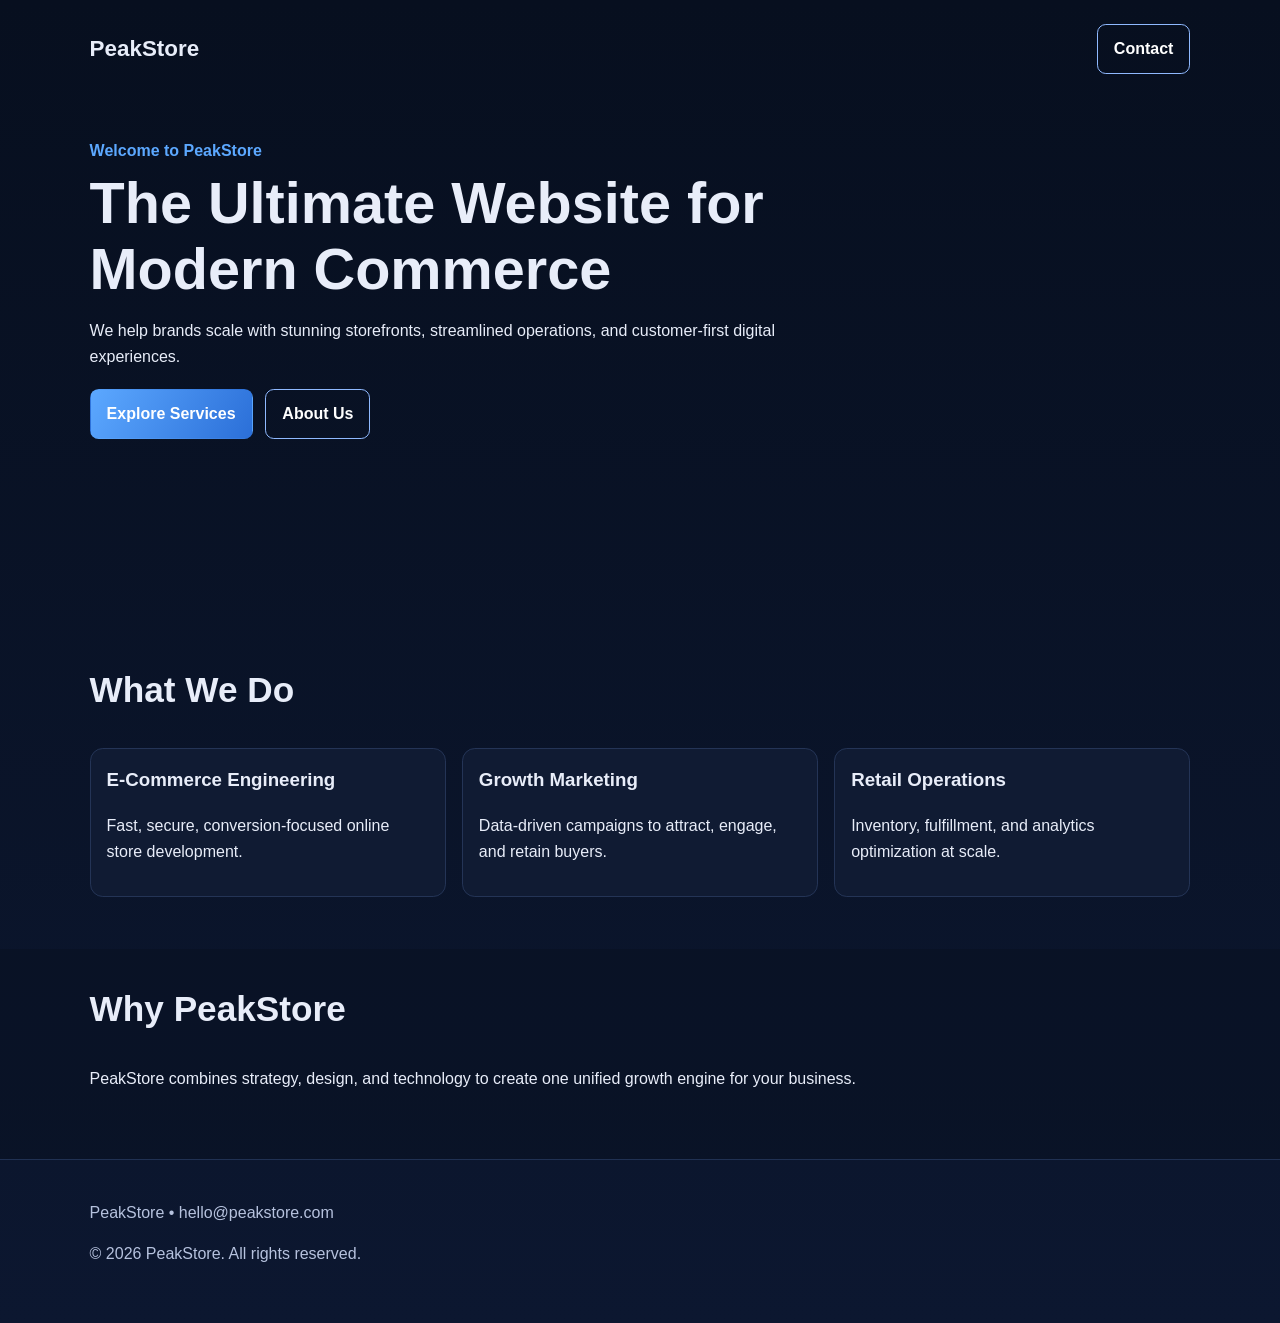
==== index.html @ da2f49b1 "feat: add polished PeakStore landing website Co-authored-by: Usama-k <87516836+Usama-k@users.noreply" ====
<!DOCTYPE html>
<html lang="en">
  <head>
    <meta charset="UTF-8" />
    <meta name="viewport" content="width=device-width, initial-scale=1.0" />
    <title>PeakStore | Ultimate Retail Solutions</title>
    <meta
      name="description"
      content="PeakStore builds modern retail experiences with smart commerce, logistics, and customer growth solutions."
    />
    <link rel="stylesheet" href="styles.css" />
  </head>
  <body>
    <header class="hero">
      <nav class="nav">
        <div class="logo">PeakStore</div>
        <a href="#contact" class="btn btn-outline">Contact</a>
      </nav>
      <div class="hero-content">
        <p class="kicker">Welcome to PeakStore</p>
        <h1>The Ultimate Website for Modern Commerce</h1>
        <p>
          We help brands scale with stunning storefronts, streamlined
          operations, and customer-first digital experiences.
        </p>
        <div class="hero-actions">
          <a href="#services" class="btn">Explore Services</a>
          <a href="#about" class="btn btn-outline">About Us</a>
        </div>
      </div>
    </header>

    <main>
      <section id="services" class="section">
        <h2>What We Do</h2>
        <div class="grid">
          <article class="card">
            <h3>E-Commerce Engineering</h3>
            <p>Fast, secure, conversion-focused online store development.</p>
          </article>
          <article class="card">
            <h3>Growth Marketing</h3>
            <p>Data-driven campaigns to attract, engage, and retain buyers.</p>
          </article>
          <article class="card">
            <h3>Retail Operations</h3>
            <p>Inventory, fulfillment, and analytics optimization at scale.</p>
          </article>
        </div>
      </section>

      <section id="about" class="section section-alt">
        <h2>Why PeakStore</h2>
        <p>
          PeakStore combines strategy, design, and technology to create one
          unified growth engine for your business.
        </p>
      </section>
    </main>

    <footer id="contact" class="footer">
      <p>PeakStore • hello@peakstore.com</p>
      <p>&copy; <span id="year"></span> PeakStore. All rights reserved.</p>
    </footer>

    <script>
      document.getElementById("year").textContent = new Date().getFullYear();
    </script>
  </body>
</html>
---- styles.css ----
:root {
  --bg: #070f1f;
  --text: #e8edf9;
  --muted: #b6c2de;
  --brand: #5ca8ff;
  --brand-dark: #2b6fd8;
  --card: #101b33;
}

* {
  box-sizing: border-box;
}

body {
  margin: 0;
  font-family: Inter, "Segoe UI", Roboto, sans-serif;
  color: var(--text);
  background: linear-gradient(180deg, #070f1f 0%, #0c1730 100%);
  line-height: 1.6;
}

.hero {
  min-height: 70vh;
  padding: 1.5rem 7vw 4rem;
}

.nav {
  display: flex;
  justify-content: space-between;
  align-items: center;
}

.logo {
  font-size: 1.4rem;
  font-weight: 700;
}

.hero-content {
  max-width: 760px;
  margin-top: 4rem;
}

.kicker {
  color: var(--brand);
  font-weight: 600;
  margin-bottom: 0.4rem;
}

h1 {
  font-size: clamp(2rem, 5vw, 3.6rem);
  line-height: 1.15;
  margin: 0 0 1rem;
}

h2 {
  font-size: clamp(1.6rem, 3vw, 2.2rem);
  margin-top: 0;
}

.hero-actions {
  display: flex;
  gap: 0.8rem;
  flex-wrap: wrap;
  margin-top: 1.2rem;
}

.btn {
  display: inline-block;
  text-decoration: none;
  padding: 0.7rem 1rem;
  border-radius: 0.55rem;
  color: #fff;
  background: linear-gradient(120deg, var(--brand), var(--brand-dark));
  font-weight: 600;
  border: 1px solid transparent;
}

.btn-outline {
  background: transparent;
  border-color: #8fb9ff;
}

.section {
  padding: 2rem 7vw 3.2rem;
}

.section-alt {
  background: rgba(8, 16, 33, 0.5);
}

.grid {
  display: grid;
  grid-template-columns: repeat(auto-fit, minmax(220px, 1fr));
  gap: 1rem;
}

.card {
  background: var(--card);
  border: 1px solid #243456;
  border-radius: 0.8rem;
  padding: 1rem;
}

.card h3 {
  margin-top: 0;
}

.footer {
  border-top: 1px solid #203153;
  padding: 1.5rem 7vw 2.5rem;
  color: var(--muted);
}
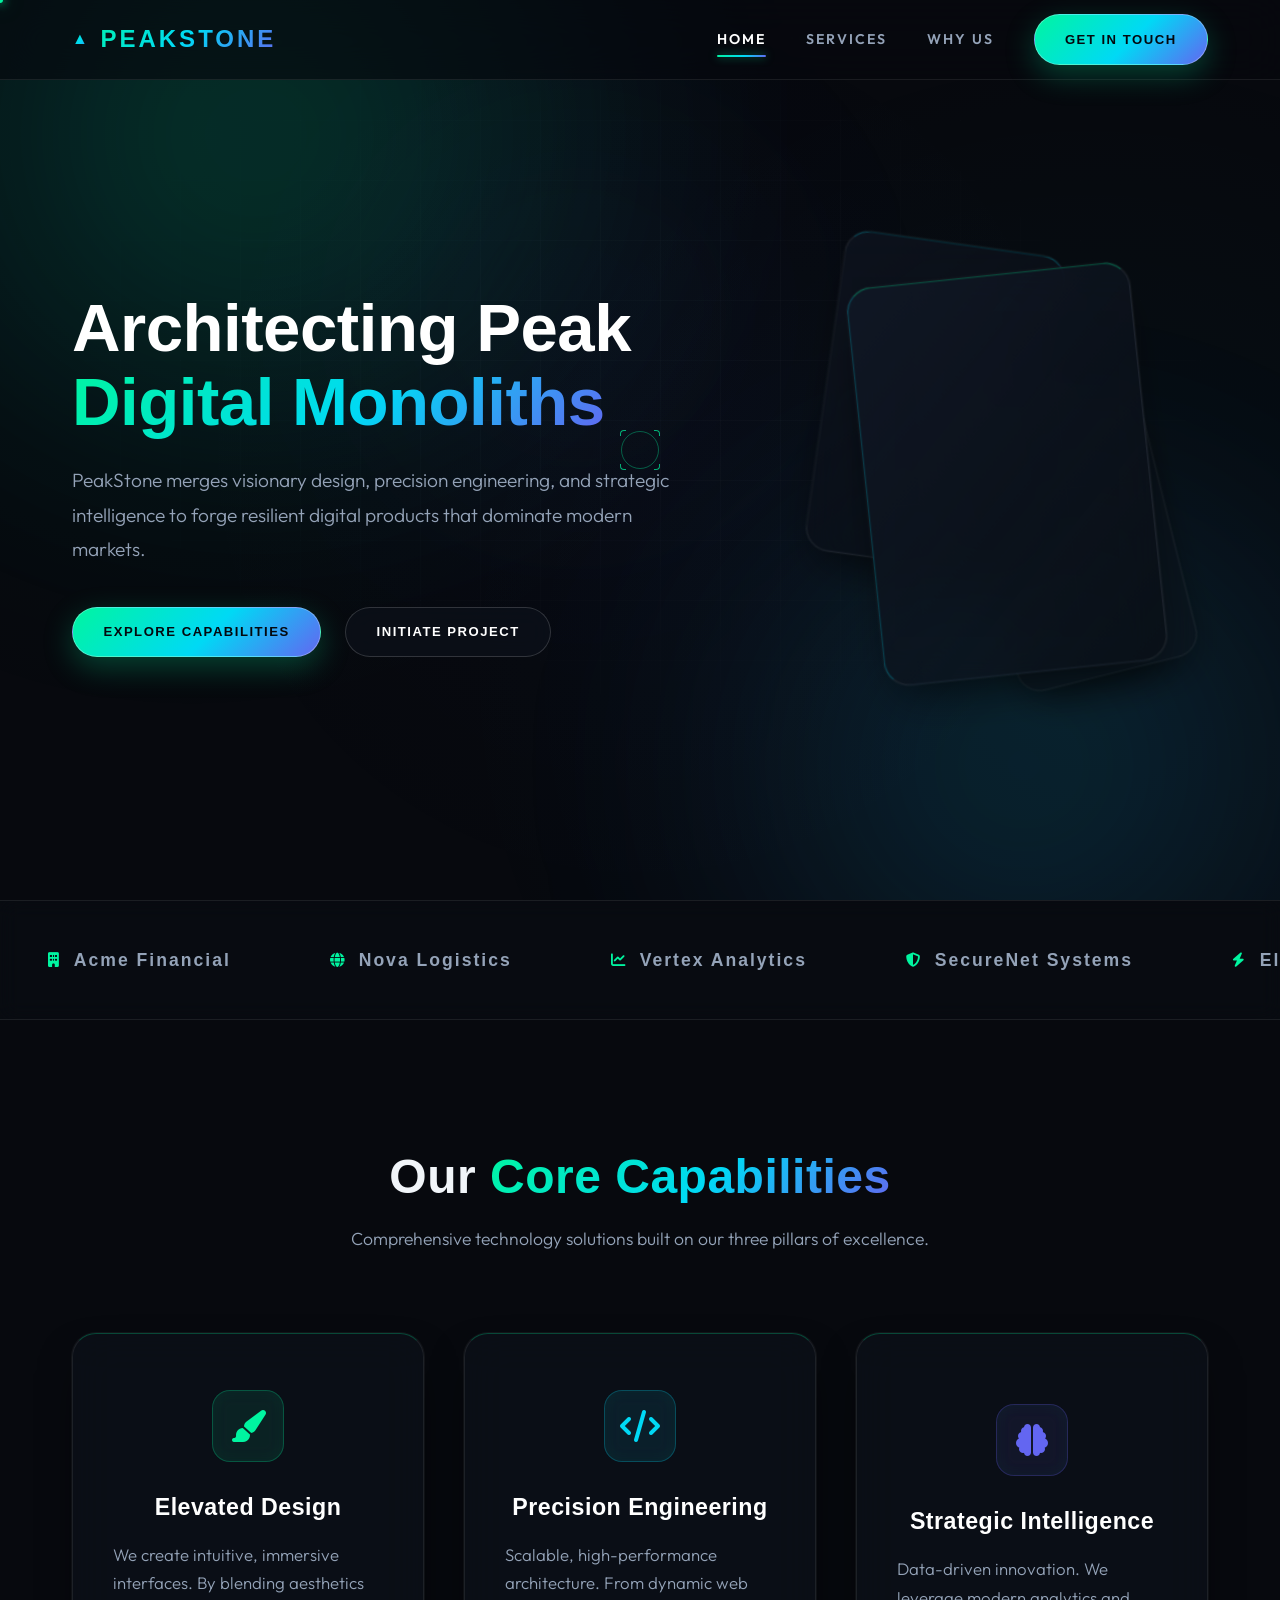
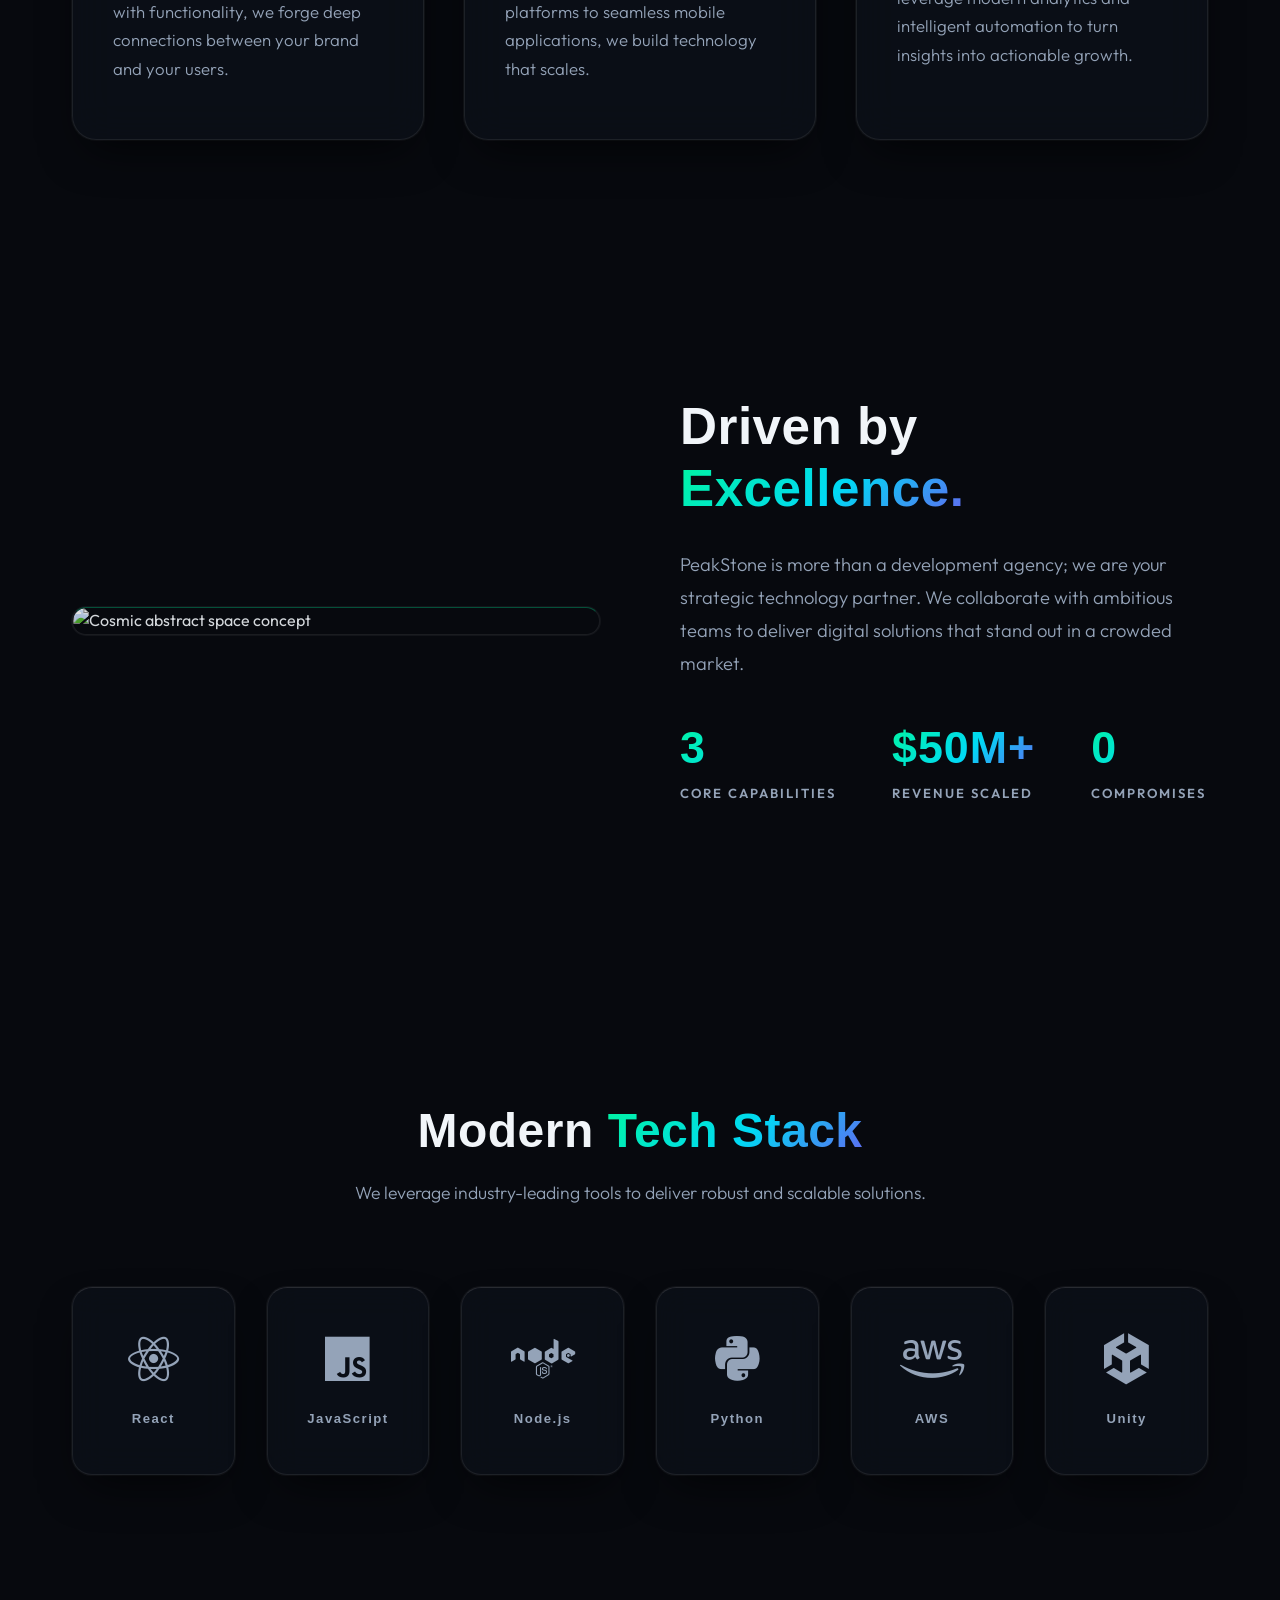
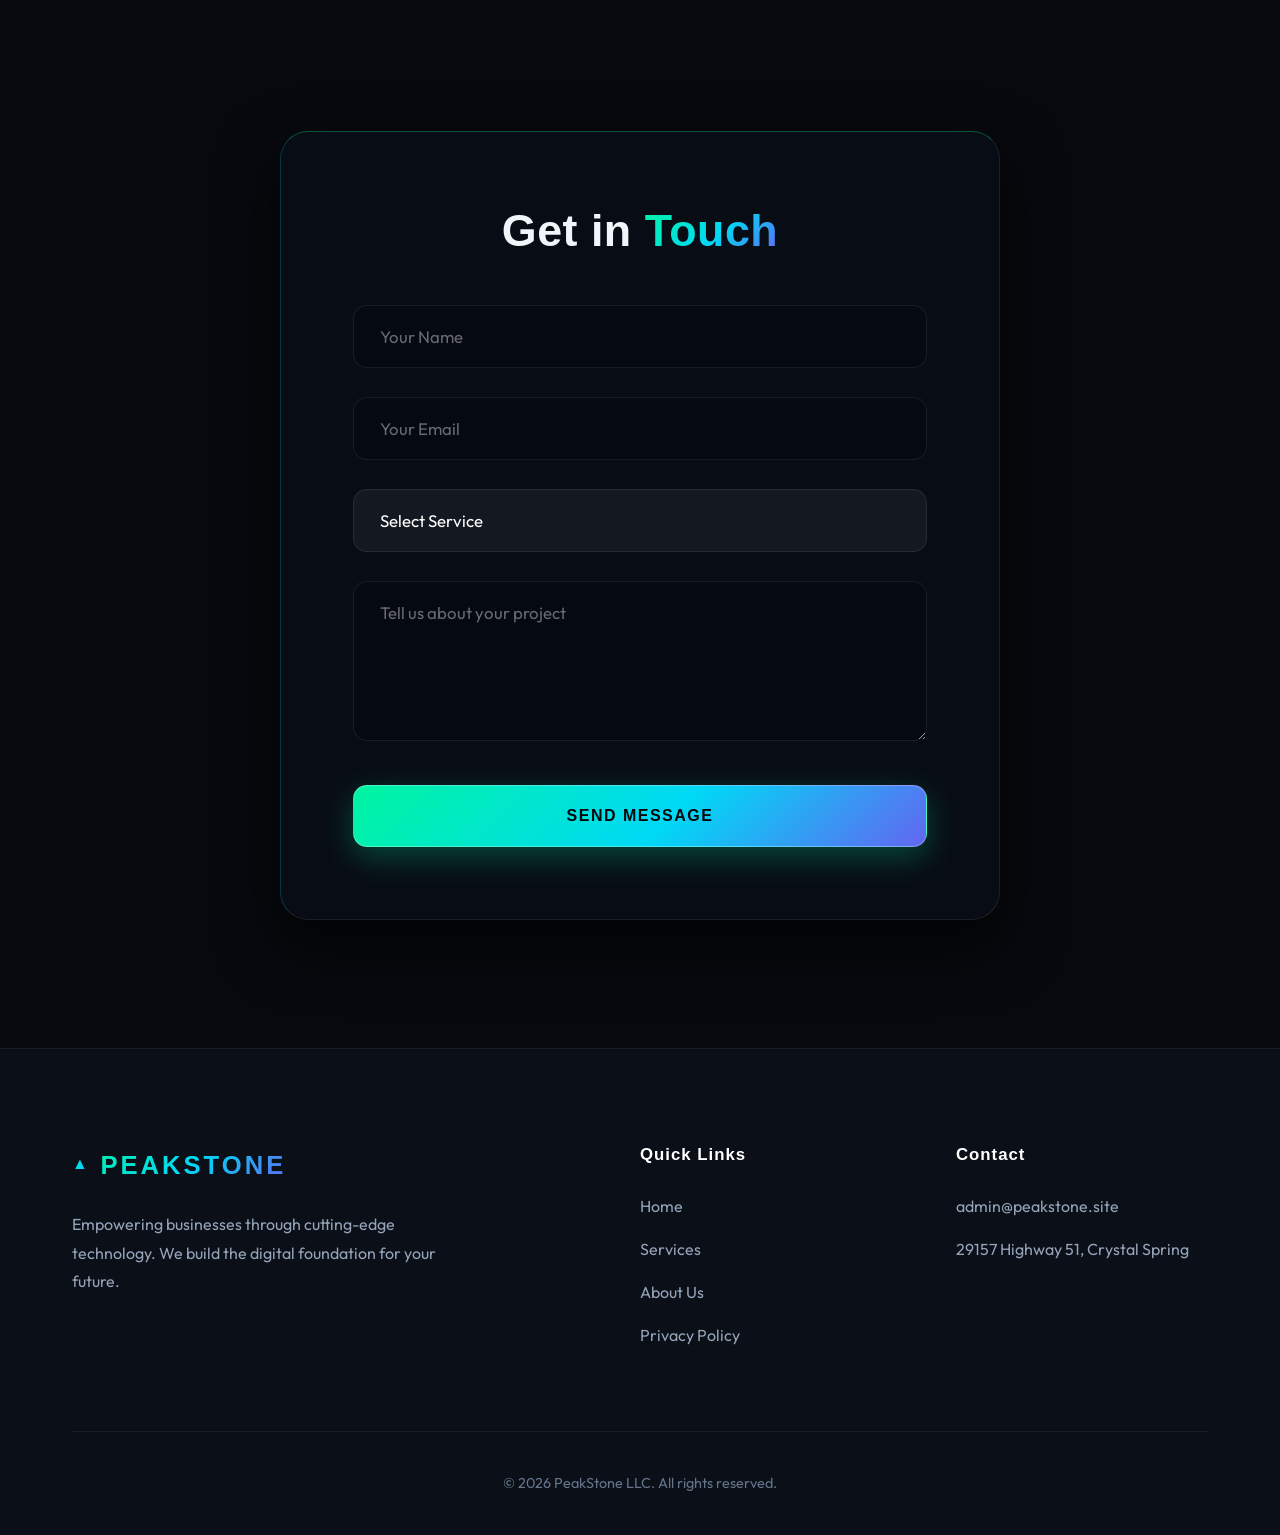
==== commit 926c6f3c: "Add files via upload" ====
--- a/index.html
+++ b/index.html
@@ -1,70 +1,242 @@
 <!DOCTYPE html>
 <html lang="en">
-  <head>
-    <meta charset="UTF-8" />
-    <meta name="viewport" content="width=device-width, initial-scale=1.0" />
-    <title>PeakStore | Ultimate Retail Solutions</title>
-    <meta
-      name="description"
-      content="PeakStore builds modern retail experiences with smart commerce, logistics, and customer growth solutions."
-    />
-    <link rel="stylesheet" href="styles.css" />
-  </head>
-  <body>
-    <header class="hero">
-      <nav class="nav">
-        <div class="logo">PeakStore</div>
-        <a href="#contact" class="btn btn-outline">Contact</a>
-      </nav>
-      <div class="hero-content">
-        <p class="kicker">Welcome to PeakStore</p>
-        <h1>The Ultimate Website for Modern Commerce</h1>
-        <p>
-          We help brands scale with stunning storefronts, streamlined
-          operations, and customer-first digital experiences.
-        </p>
-        <div class="hero-actions">
-          <a href="#services" class="btn">Explore Services</a>
-          <a href="#about" class="btn btn-outline">About Us</a>
-        </div>
-      </div>
+<head>
+    <meta charset="UTF-8">
+    <meta name="viewport" content="width=device-width, initial-scale=1.0">
+    <title>PeakStone - Three Dimensions of Digital Excellence</title>
+    <meta name="description" content="PeakStone is a premier tech company offering cutting-edge web, app, game, and AI development services.">
+    
+    <!-- Link to Stylesheet -->
+    <link rel="stylesheet" href="style.css">
+    
+    <!-- Premium Fonts: Syncopate and Outfit -->
+    <link rel="preconnect" href="https://fonts.googleapis.com">
+    <link rel="preconnect" href="https://fonts.gstatic.com" crossorigin>
+    <link href="https://fonts.googleapis.com/css2?family=Outfit:wght@300;400;600;700&family=Syncopate:wght@400;700&display=swap" rel="stylesheet">
+    
+    <!-- FontAwesome for Icons -->
+    <link rel="stylesheet" href="https://cdnjs.cloudflare.com/ajax/libs/font-awesome/6.4.0/css/all.min.css">
+</head>
+<body>
+    <!-- Peak Precision Reticle Cursor -->
+    <div class="cursor-dot" id="cursor-dot"></div>
+    <div class="cursor-ring" id="cursor-ring">
+        <div class="reticle-corner reticle-tl"></div>
+        <div class="reticle-corner reticle-tr"></div>
+        <div class="reticle-corner reticle-bl"></div>
+        <div class="reticle-corner reticle-br"></div>
+    </div>
+
+    <!-- Navigation -->
+    <header id="header">
+        <div class="container nav-container">
+            <a href="#" class="logo gradient-text">PEAKSTONE</a>
+            
+            <nav class="nav-links" id="nav-links">
+                <a href="#home" class="active">Home</a>
+                <a href="#services">Services</a>
+                <a href="#about">Why Us</a>
+                <a href="#contact" class="btn btn-primary">Get in Touch</a>
+            </nav>
+            
+            <button class="mobile-menu-btn" id="mobile-menu-btn">
+                <i class="fas fa-bars"></i>
+            </button>
+        </div>
     </header>
 
-    <main>
-      <section id="services" class="section">
-        <h2>What We Do</h2>
-        <div class="grid">
-          <article class="card">
-            <h3>E-Commerce Engineering</h3>
-            <p>Fast, secure, conversion-focused online store development.</p>
-          </article>
-          <article class="card">
-            <h3>Growth Marketing</h3>
-            <p>Data-driven campaigns to attract, engage, and retain buyers.</p>
-          </article>
-          <article class="card">
-            <h3>Retail Operations</h3>
-            <p>Inventory, fulfillment, and analytics optimization at scale.</p>
-          </article>
-        </div>
-      </section>
-
-      <section id="about" class="section section-alt">
-        <h2>Why PeakStore</h2>
-        <p>
-          PeakStore combines strategy, design, and technology to create one
-          unified growth engine for your business.
-        </p>
-      </section>
-    </main>
-
-    <footer id="contact" class="footer">
-      <p>PeakStore • hello@peakstore.com</p>
-      <p>&copy; <span id="year"></span> PeakStore. All rights reserved.</p>
+    <!-- Hero Section -->
+    <section id="home" class="hero">
+        <div class="summit-bg">
+            <div class="summit-grid"></div>
+            <div class="summit-glow glow-1"></div>
+            <div class="summit-glow glow-2"></div>
+            <div class="summit-glow glow-3"></div>
+        </div>
+        <div class="container">
+            <div class="hero-content reveal">
+                <h1>Architecting Peak <span class="gradient-text">Digital Monoliths</span></h1>
+                <p>PeakStone merges visionary design, precision engineering, and strategic intelligence to forge resilient digital products that dominate modern markets.</p>
+                <div class="hero-btns">
+                    <a href="#services" class="btn btn-primary magnetic">Explore Capabilities</a>
+                    <a href="#contact" class="btn btn-outline magnetic">Initiate Project</a>
+                </div>
+            </div>
+            <div class="hero-image reveal">
+                <div class="aurora-container">
+                    <div class="glass-panel panel-1"></div>
+                    <div class="glass-panel panel-2"></div>
+                    <div class="glass-panel panel-3"></div>
+                </div>
+            </div>
+        </div>
+    </section>
+
+    <!-- Brand Marquee Section -->
+    <div class="marquee-section">
+        <div class="marquee-container">
+            <div class="marquee-content">
+                <span class="marquee-item"><i class="fas fa-building"></i> Acme Financial</span>
+                <span class="marquee-item"><i class="fas fa-globe"></i> Nova Logistics</span>
+                <span class="marquee-item"><i class="fas fa-chart-line"></i> Vertex Analytics</span>
+                <span class="marquee-item"><i class="fas fa-shield-alt"></i> SecureNet Systems</span>
+                <span class="marquee-item"><i class="fas fa-bolt"></i> Elevate Cloud</span>
+                <span class="marquee-item"><i class="fas fa-microchip"></i> Pulse Media</span>
+                <!-- Duplicate for seamless scroll -->
+                <span class="marquee-item"><i class="fas fa-building"></i> Acme Financial</span>
+                <span class="marquee-item"><i class="fas fa-globe"></i> Nova Logistics</span>
+                <span class="marquee-item"><i class="fas fa-chart-line"></i> Vertex Analytics</span>
+                <span class="marquee-item"><i class="fas fa-shield-alt"></i> SecureNet Systems</span>
+                <span class="marquee-item"><i class="fas fa-bolt"></i> Elevate Cloud</span>
+                <span class="marquee-item"><i class="fas fa-microchip"></i> Pulse Media</span>
+            </div>
+        </div>
+    </div>
+
+    <!-- Services Section -->
+    <section id="services" class="services">
+        <div class="container">
+            <div class="section-header reveal">
+                <h2>Our <span class="gradient-text">Core Capabilities</span></h2>
+                <p>Comprehensive technology solutions built on our three pillars of excellence.</p>
+            </div>
+            
+            <div class="services-grid">
+                <!-- Design -->
+                <div class="service-card reveal">
+                    <div class="service-icon color-1">
+                        <i class="fas fa-paint-brush"></i>
+                    </div>
+                    <h3>Elevated Design</h3>
+                    <p>We create intuitive, immersive interfaces. By blending aesthetics with functionality, we forge deep connections between your brand and your users.</p>
+                </div>
+                
+                <!-- Engineering -->
+                <div class="service-card reveal">
+                    <div class="service-icon color-2">
+                        <i class="fas fa-code"></i>
+                    </div>
+                    <h3>Precision Engineering</h3>
+                    <p>Scalable, high-performance architecture. From dynamic web platforms to seamless mobile applications, we build technology that scales.</p>
+                </div>
+                
+                <!-- Intelligence -->
+                <div class="service-card reveal">
+                    <div class="service-icon color-3">
+                        <i class="fas fa-brain"></i>
+                    </div>
+                    <h3>Strategic Intelligence</h3>
+                    <p>Data-driven innovation. We leverage modern analytics and intelligent automation to turn insights into actionable growth.</p>
+                </div>
+            </div>
+        </div>
+    </section>
+
+    <!-- About Section -->
+    <section id="about" class="about">
+        <div class="container about-content">
+            <div class="about-image reveal">
+                <img src="https://images.unsplash.com/photo-1614730321146-b6fa6a46bcb4?ixlib=rb-4.0.3&auto=format&fit=crop&w=800&q=80" alt="Cosmic abstract space concept">
+            </div>
+            <div class="about-text reveal">
+                <h2>Driven by <span class="gradient-text">Excellence.</span></h2>
+                <p>PeakStone is more than a development agency; we are your strategic technology partner. We collaborate with ambitious teams to deliver digital solutions that stand out in a crowded market.</p>
+                
+                <div class="stats-container">
+                    <div class="stat-item">
+                        <h4>3</h4>
+                        <p>Core Capabilities</p>
+                    </div>
+                    <div class="stat-item">
+                        <h4>$50M+</h4>
+                        <p>Revenue Scaled</p>
+                    </div>
+                    <div class="stat-item">
+                        <h4>0</h4>
+                        <p>Compromises</p>
+                    </div>
+                </div>
+            </div>
+        </div>
+    </section>
+
+    <!-- Tech Stack Section -->
+    <section class="tech-stack">
+        <div class="container">
+            <div class="section-header reveal">
+                <h2>Modern <span class="gradient-text">Tech Stack</span></h2>
+                <p>We leverage industry-leading tools to deliver robust and scalable solutions.</p>
+            </div>
+            <div class="tech-grid">
+                <div class="tech-item reveal"><i class="fab fa-react"></i><p>React</p></div>
+                <div class="tech-item reveal"><i class="fab fa-js"></i><p>JavaScript</p></div>
+                <div class="tech-item reveal"><i class="fab fa-node"></i><p>Node.js</p></div>
+                <div class="tech-item reveal"><i class="fab fa-python"></i><p>Python</p></div>
+                <div class="tech-item reveal"><i class="fab fa-aws"></i><p>AWS</p></div>
+                <div class="tech-item reveal"><i class="fab fa-unity"></i><p>Unity</p></div>
+            </div>
+        </div>
+    </section>
+
+    <!-- Contact Section -->
+    <section id="contact" class="contact">
+        <div class="container contact-container reveal">
+            <h2>Get in <span class="gradient-text">Touch</span></h2>
+            <form action="#" method="POST" id="contact-form">
+                <div class="form-group">
+                    <input type="text" class="form-control" placeholder="Your Name" required>
+                </div>
+                <div class="form-group">
+                    <input type="email" class="form-control" placeholder="Your Email" required>
+                </div>
+                <div class="form-group">
+                    <select class="form-control" required style="appearance: none; background: rgba(255,255,255,0.05); color: #fff;">
+                        <option value="" disabled selected style="color: black;">Select Service</option>
+                        <option value="design" style="color: black;">Elevated Design</option>
+                        <option value="engineering" style="color: black;">Precision Engineering</option>
+                        <option value="ai" style="color: black;">Strategic Intelligence</option>
+                    </select>
+                </div>
+                <div class="form-group">
+                    <textarea class="form-control" placeholder="Tell us about your project" required></textarea>
+                </div>
+                <button type="submit" class="btn btn-primary btn-submit magnetic">Send Message</button>
+            </form>
+        </div>
+    </section>
+
+    <!-- Footer -->
+    <footer>
+        <div class="container">
+            <div class="footer-content">
+                <div class="footer-about">
+                    <a href="#" class="logo gradient-text footer-logo">PEAKSTONE</a>
+                    <p>Empowering businesses through cutting-edge technology. We build the digital foundation for your future.</p>
+                </div>
+                <div class="footer-links">
+                    <h4>Quick Links</h4>
+                    <ul>
+                        <li><a href="#home">Home</a></li>
+                        <li><a href="#services">Services</a></li>
+                        <li><a href="#about">About Us</a></li>
+                        <li><a href="privacy-policy.html">Privacy Policy</a></li>
+                    </ul>
+                </div>
+                <div class="footer-links">
+                    <h4>Contact</h4>
+                    <ul>
+                        <li><a href="mailto:admin@peakstone.site">admin@peakstone.site</a></li>
+                        <li><a href="#">29157 Highway 51, Crystal Spring</a></li>
+                    </ul>
+                </div>
+            </div>
+            <div class="footer-bottom">
+                <p>&copy; 2026 PeakStone LLC. All rights reserved.</p>
+            </div>
+        </div>
     </footer>
 
-    <script>
-      document.getElementById("year").textContent = new Date().getFullYear();
-    </script>
-  </body>
+    <!-- Link to JavaScript -->
+    <script src="script.js"></script>
+</body>
 </html>
--- a/style.css
+++ b/style.css
@@ -0,0 +1,1050 @@
+@import url('https://fonts.googleapis.com/css2?family=Outfit:wght@300;400;500;600;700&family=Syncopate:wght@400;700&display=swap');
+
+:root {
+  /* --- PeakStone Obsidian & Glacial Summit Color System --- */
+  --bg-primary: #07090e;      /* Deep Obsidian Slate */
+  --bg-secondary: #0b0f17;    /* Dark Granite */
+  --bg-tertiary: #111723;     /* Elevated Slate */
+  --bg-dark: #040508;         /* Void Obsidian */
+  
+  --text-primary: #f1f5f9;    /* Clean Summit White */
+  --text-secondary: #94a3b8;  /* Cool Slate Silver */
+  --text-muted: #64748b;      /* Muted Ridge Gray */
+  --text-light: #ffffff;
+  
+  /* Luminous Summit Accents */
+  --color-1: #00f5a0;         /* Cyber Alpine Emerald */
+  --color-2: #00d9f5;         /* Glacial Summit Cyan */
+  --color-3: #6366f1;         /* Deep Ridge Indigo */
+  --color-4: #10b981;         /* Pure Emerald Glow */
+  --color-accent: #00f5a0;
+  
+  /* Chiseled Glassmorphism Tokens */
+  --glass-bg: rgba(13, 19, 28, 0.62);
+  --glass-bg-hover: rgba(18, 26, 38, 0.75);
+  --glass-border: rgba(255, 255, 255, 0.08);
+  --glass-border-hover: rgba(0, 245, 160, 0.35);
+  --glass-highlight: rgba(255, 255, 255, 0.16);
+  --glass-shine: linear-gradient(135deg, rgba(255, 255, 255, 0.1) 0%, rgba(255, 255, 255, 0.02) 100%);
+  
+  /* Radiant Gradients */
+  --accent-gradient: linear-gradient(135deg, #00f5a0 0%, #00d9f5 55%, #6366f1 100%);
+  --accent-gradient-hover: linear-gradient(135deg, #00d9f5 0%, #00f5a0 100%);
+  --stone-gradient: linear-gradient(180deg, rgba(255, 255, 255, 0.07) 0%, rgba(255, 255, 255, 0.01) 100%);
+  
+  /* Shadows & Luminous Glows */
+  --shadow-glow: 0 10px 30px rgba(0, 245, 160, 0.25);
+  --shadow-glow-hover: 0 15px 45px rgba(0, 217, 245, 0.4);
+  --shadow-card: 0 20px 45px -15px rgba(0, 0, 0, 0.7), 0 0 1px 1px rgba(255, 255, 255, 0.06);
+  --shadow-card-hover: 0 25px 50px -10px rgba(0, 245, 160, 0.15), 0 0 1px 1px rgba(0, 245, 160, 0.4);
+  
+  /* Layout */
+  --container-width: 1200px;
+  --nav-height: 80px;
+}
+
+* {
+  margin: 0;
+  padding: 0;
+  box-sizing: border-box;
+}
+
+html {
+  scroll-behavior: smooth;
+}
+
+body {
+  font-family: 'Outfit', sans-serif;
+  background-color: var(--bg-primary);
+  color: var(--text-primary);
+  line-height: 1.6;
+  overflow-x: hidden;
+  position: relative;
+}
+
+/* Subtle Global Background Mesh */
+body::before {
+  content: '';
+  position: fixed;
+  top: 0;
+  left: 0;
+  width: 100%;
+  height: 100%;
+  background: 
+    radial-gradient(circle at 15% 15%, rgba(0, 245, 160, 0.04) 0%, transparent 45%),
+    radial-gradient(circle at 85% 75%, rgba(0, 217, 245, 0.04) 0%, transparent 50%),
+    radial-gradient(circle at 50% 50%, rgba(99, 102, 241, 0.02) 0%, transparent 60%);
+  pointer-events: none;
+  z-index: 0;
+}
+
+h1, h2, h3, h4, h5, h6 {
+  font-family: 'Syncopate', sans-serif;
+  font-weight: 700;
+  line-height: 1.2;
+  letter-spacing: 1px;
+}
+
+a {
+  text-decoration: none;
+  color: inherit;
+  transition: all 0.3s ease;
+}
+
+ul {
+  list-style: none;
+}
+
+.container {
+  max-width: var(--container-width);
+  margin: 0 auto;
+  padding: 0 2rem;
+  position: relative;
+  z-index: 1;
+}
+
+/* Typography Utility */
+.gradient-text {
+  background: var(--accent-gradient);
+  -webkit-background-clip: text;
+  -webkit-text-fill-color: transparent;
+  background-clip: text;
+  display: inline-block;
+}
+
+/* --- Navigation --- */
+header {
+  position: fixed;
+  top: 0;
+  left: 0;
+  width: 100%;
+  height: var(--nav-height);
+  background: rgba(7, 9, 14, 0.65);
+  backdrop-filter: blur(20px);
+  -webkit-backdrop-filter: blur(20px);
+  border-bottom: 1px solid var(--glass-border);
+  z-index: 1000;
+  transition: all 0.3s ease;
+}
+
+header.scrolled {
+  height: 70px;
+  background: rgba(7, 9, 14, 0.92);
+  border-bottom: 1px solid rgba(0, 245, 160, 0.15);
+  box-shadow: 0 10px 30px rgba(0, 0, 0, 0.6);
+}
+
+.nav-container {
+  display: flex;
+  justify-content: space-between;
+  align-items: center;
+  height: 100%;
+}
+
+.logo {
+  font-family: 'Syncopate', sans-serif;
+  font-size: 1.5rem;
+  font-weight: 700;
+  letter-spacing: 3px;
+  text-transform: uppercase;
+  display: flex;
+  align-items: center;
+  gap: 0.6rem;
+}
+
+.logo::before {
+  content: '▲';
+  font-size: 1rem;
+  background: var(--accent-gradient);
+  -webkit-background-clip: text;
+  -webkit-text-fill-color: transparent;
+  transform: translateY(-1px);
+}
+
+.nav-links {
+  display: flex;
+  gap: 2.5rem;
+  align-items: center;
+}
+
+.nav-links a:not(.btn) {
+  font-weight: 600;
+  font-size: 0.88rem;
+  text-transform: uppercase;
+  letter-spacing: 2px;
+  color: var(--text-secondary);
+  position: relative;
+  transition: color 0.3s ease;
+}
+
+.nav-links a:not(.btn):hover {
+  color: var(--text-light);
+}
+
+.nav-links a:not(.btn):after {
+  content: '';
+  position: absolute;
+  width: 0;
+  height: 2px;
+  bottom: -6px;
+  left: 0;
+  background: var(--accent-gradient);
+  transition: width 0.3s cubic-bezier(0.165, 0.84, 0.44, 1);
+  border-radius: 2px;
+  box-shadow: 0 0 8px rgba(0, 245, 160, 0.6);
+}
+
+.nav-links a:not(.btn):hover:after,
+.nav-links a.active:after {
+  width: 100%;
+}
+
+.nav-links a.active {
+  color: var(--text-light);
+}
+
+/* Buttons */
+.btn {
+  display: inline-flex;
+  align-items: center;
+  justify-content: center;
+  padding: 0.85rem 1.9rem;
+  border-radius: 9999px; 
+  font-weight: 600;
+  font-family: 'Syncopate', sans-serif;
+  font-size: 0.82rem;
+  letter-spacing: 1.5px;
+  text-transform: uppercase;
+  cursor: none;
+  border: none;
+  transition: all 0.4s cubic-bezier(0.16, 1, 0.3, 1);
+  position: relative;
+  overflow: hidden;
+  z-index: 1;
+}
+
+.btn-primary {
+  background: var(--accent-gradient);
+  color: #04080e;
+  font-weight: 700;
+  box-shadow: var(--shadow-glow);
+  border: 1px solid rgba(255, 255, 255, 0.3);
+}
+
+.btn-primary:hover {
+  background: var(--accent-gradient-hover);
+  box-shadow: var(--shadow-glow-hover);
+  transform: translateY(-3px) scale(1.02);
+  color: #04080e;
+}
+
+.btn-outline {
+  background: var(--glass-bg);
+  backdrop-filter: blur(12px);
+  -webkit-backdrop-filter: blur(12px);
+  border: 1px solid var(--glass-highlight);
+  color: var(--text-light);
+}
+
+.btn-outline:hover {
+  background: rgba(255, 255, 255, 0.08);
+  border-color: var(--color-1);
+  box-shadow: 0 0 20px rgba(0, 245, 160, 0.2);
+  transform: translateY(-3px) scale(1.02);
+  color: var(--color-1);
+}
+
+/* Mobile Menu Toggle */
+.mobile-menu-btn {
+  display: none;
+  background: none;
+  border: none;
+  font-size: 1.5rem;
+  color: var(--text-light);
+  cursor: none;
+}
+
+/* --- Hero Section --- */
+.hero {
+  padding-top: calc(var(--nav-height) + 5rem);
+  padding-bottom: 7rem;
+  background-color: transparent;
+  color: var(--text-light);
+  position: relative;
+  overflow: hidden;
+  min-height: 100vh;
+  display: flex;
+  align-items: center;
+}
+
+/* Peak & Summit Atmospheric Backdrop */
+.summit-bg {
+  position: absolute;
+  top: 0;
+  left: 0;
+  width: 100%;
+  height: 100%;
+  z-index: 0;
+  overflow: hidden;
+  pointer-events: none;
+}
+
+/* Subtle Topographic Grid Matrix */
+.summit-grid {
+  position: absolute;
+  top: 0;
+  left: 0;
+  width: 100%;
+  height: 100%;
+  background-image: 
+    linear-gradient(rgba(255, 255, 255, 0.02) 1px, transparent 1px),
+    linear-gradient(90deg, rgba(255, 255, 255, 0.02) 1px, transparent 1px);
+  background-size: 60px 60px;
+  mask-image: radial-gradient(ellipse 70% 60% at 50% 40%, black 20%, transparent 80%);
+  -webkit-mask-image: radial-gradient(ellipse 70% 60% at 50% 40%, black 20%, transparent 80%);
+  opacity: 0.8;
+}
+
+.summit-glow {
+  position: absolute;
+  border-radius: 50%;
+  filter: blur(130px);
+  opacity: 0.45;
+  animation: float-summit 22s infinite ease-in-out alternate;
+}
+
+.glow-1 {
+  width: 70vw;
+  height: 70vh;
+  background: radial-gradient(circle, rgba(0, 245, 160, 0.45) 0%, rgba(0, 217, 245, 0.15) 50%, transparent 80%);
+  top: -20vh;
+  left: -15vw;
+  animation-delay: 0s;
+}
+
+.glow-2 {
+  width: 60vw;
+  height: 60vh;
+  background: radial-gradient(circle, rgba(0, 217, 245, 0.4) 0%, rgba(99, 102, 241, 0.15) 55%, transparent 80%);
+  bottom: -15vh;
+  right: -10vw;
+  animation-delay: -6s;
+}
+
+.glow-3 {
+  width: 50vw;
+  height: 50vh;
+  background: radial-gradient(circle, rgba(99, 102, 241, 0.25) 0%, transparent 70%);
+  top: 35%;
+  left: 45%;
+  transform: translate(-50%, -50%);
+  animation-delay: -12s;
+  opacity: 0.25;
+}
+
+@keyframes float-summit {
+  0% { transform: translate(0, 0) scale(1); }
+  50% { transform: translate(60px, -40px) scale(1.1); }
+  100% { transform: translate(-40px, 60px) scale(0.95); }
+}
+
+.hero .container {
+  position: relative;
+  z-index: 2;
+  display: grid;
+  grid-template-columns: 1.25fr 0.75fr;
+  gap: 4rem;
+  align-items: center;
+}
+
+.hero-content h1 {
+  font-size: 4.2rem;
+  margin-bottom: 1.5rem;
+  line-height: 1.1;
+  letter-spacing: -0.5px;
+}
+
+.hero-content p {
+  font-size: 1.2rem;
+  color: var(--text-secondary);
+  margin-bottom: 2.5rem;
+  max-width: 90%;
+  font-weight: 300;
+  line-height: 1.8;
+}
+
+.hero-btns {
+  display: flex;
+  gap: 1.5rem;
+}
+
+/* Glass Monolith Panels in Hero */
+.hero-image {
+  position: relative;
+  display: flex;
+  justify-content: center;
+  align-items: center;
+  height: 520px;
+}
+
+.aurora-container {
+  position: relative;
+  width: 100%;
+  height: 100%;
+  display: flex;
+  justify-content: center;
+  align-items: center;
+  perspective: 1200px;
+}
+
+.glass-panel {
+  position: absolute;
+  background: var(--glass-bg);
+  border: 1px solid var(--glass-border);
+  border-radius: 24px;
+  backdrop-filter: blur(20px);
+  -webkit-backdrop-filter: blur(20px);
+  box-shadow: var(--shadow-card);
+  animation: float-panel 10s infinite ease-in-out alternate;
+  transition: transform 0.5s ease, border-color 0.5s ease;
+}
+
+.panel-1 {
+  width: 270px;
+  height: 380px;
+  z-index: 3;
+  transform: translateZ(60px) rotate(-6deg);
+  border-top: 1px solid rgba(0, 245, 160, 0.4);
+  border-left: 1px solid rgba(0, 217, 245, 0.3);
+  background: linear-gradient(135deg, rgba(16, 24, 38, 0.8) 0%, rgba(8, 12, 18, 0.6) 100%);
+}
+
+.panel-2 {
+  width: 220px;
+  height: 320px;
+  z-index: 2;
+  left: 20px;
+  top: 30px;
+  transform: translateZ(10px) rotate(8deg);
+  border-top: 1px solid rgba(0, 217, 245, 0.3);
+  border-right: 1px solid rgba(99, 102, 241, 0.2);
+  background: linear-gradient(135deg, rgba(14, 20, 32, 0.7) 0%, rgba(6, 9, 14, 0.5) 100%);
+  animation-delay: -3s;
+}
+
+.panel-3 {
+  width: 190px;
+  height: 270px;
+  z-index: 1;
+  right: 30px;
+  bottom: 50px;
+  transform: translateZ(-40px) rotate(-14deg);
+  border: 1px solid rgba(255, 255, 255, 0.05);
+  background: rgba(11, 16, 25, 0.5);
+  animation-delay: -6s;
+}
+
+@keyframes float-panel {
+  0% { transform: translateY(0) rotate(-6deg); }
+  100% { transform: translateY(-26px) rotate(1deg); }
+}
+
+/* --- Brand Marquee --- */
+.marquee-section {
+  background: rgba(11, 15, 23, 0.4);
+  padding: 2.8rem 0;
+  overflow: hidden;
+  border-top: 1px solid var(--glass-border);
+  border-bottom: 1px solid var(--glass-border);
+  backdrop-filter: blur(10px);
+}
+
+.marquee-container {
+  width: 100%;
+  max-width: 100%;
+  overflow: hidden;
+  white-space: nowrap;
+  position: relative;
+}
+
+.marquee-content {
+  display: inline-block;
+  animation: scroll-marquee 32s linear infinite;
+}
+
+.marquee-item {
+  display: inline-flex;
+  align-items: center;
+  gap: 0.8rem;
+  font-size: 1.1rem;
+  font-family: 'Syncopate', sans-serif;
+  font-weight: 700;
+  color: var(--text-secondary);
+  margin: 0 3rem;
+  transition: color 0.3s ease;
+  letter-spacing: 2px;
+}
+
+.marquee-item i {
+  color: var(--color-1);
+  font-size: 0.9rem;
+}
+
+@keyframes scroll-marquee {
+  0% { transform: translateX(0); }
+  100% { transform: translateX(-50%); }
+}
+
+/* --- Services Section --- */
+.services {
+  padding: 8rem 0;
+  background-color: transparent;
+  position: relative;
+}
+
+.section-header {
+  text-align: center;
+  margin-bottom: 5rem;
+}
+
+.section-header h2 {
+  font-size: 3rem;
+  margin-bottom: 1.2rem;
+  letter-spacing: 0.5px;
+}
+
+.section-header p {
+  color: var(--text-secondary);
+  max-width: 620px;
+  margin: 0 auto;
+  font-size: 1.1rem;
+  font-weight: 300;
+}
+
+.services-grid {
+  display: grid;
+  grid-template-columns: repeat(auto-fit, minmax(320px, 1fr));
+  gap: 2.5rem;
+}
+
+.service-card {
+  background: var(--glass-bg);
+  backdrop-filter: blur(20px);
+  -webkit-backdrop-filter: blur(20px);
+  padding: 3.5rem 2.5rem;
+  border-radius: 24px;
+  border: 1px solid var(--glass-border);
+  border-top: 1px solid rgba(0, 245, 160, 0.25);
+  box-shadow: var(--shadow-card);
+  transition: all 0.4s cubic-bezier(0.16, 1, 0.3, 1);
+  position: relative;
+  overflow: hidden;
+  z-index: 1;
+}
+
+.service-card::before {
+  content: '';
+  position: absolute;
+  top: 0;
+  left: 0;
+  width: 100%;
+  height: 100%;
+  background: radial-gradient(circle at 80% 20%, rgba(0, 245, 160, 0.08) 0%, transparent 60%);
+  opacity: 0;
+  transition: opacity 0.5s ease;
+  pointer-events: none;
+}
+
+.service-card:hover {
+  background: var(--glass-bg-hover);
+  border-color: var(--glass-border-hover);
+  box-shadow: var(--shadow-card-hover);
+  transform: translateY(-8px);
+}
+
+.service-card:hover::before {
+  opacity: 1;
+}
+
+.service-icon {
+  width: 72px;
+  height: 72px;
+  background: rgba(0, 245, 160, 0.08);
+  border: 1px solid rgba(0, 245, 160, 0.2);
+  border-radius: 18px;
+  display: flex;
+  justify-content: center;
+  align-items: center;
+  margin-bottom: 2rem;
+  font-size: 2rem;
+  transition: all 0.4s ease;
+  backdrop-filter: blur(8px);
+  box-shadow: inset 0 0 15px rgba(0, 245, 160, 0.05);
+}
+
+.service-icon.color-1 { 
+  color: var(--color-1); 
+  background: rgba(0, 245, 160, 0.08);
+  border-color: rgba(0, 245, 160, 0.25);
+}
+
+.service-icon.color-2 { 
+  color: var(--color-2); 
+  background: rgba(0, 217, 245, 0.08);
+  border-color: rgba(0, 217, 245, 0.25);
+}
+
+.service-icon.color-3 { 
+  color: var(--color-3); 
+  background: rgba(99, 102, 241, 0.08);
+  border-color: rgba(99, 102, 241, 0.25);
+}
+
+.service-card:hover .service-icon {
+  transform: scale(1.08) rotate(3deg);
+  box-shadow: 0 0 25px rgba(0, 245, 160, 0.35);
+}
+
+.service-card h3 {
+  font-size: 1.45rem;
+  margin-bottom: 1.2rem;
+  color: var(--text-light);
+  letter-spacing: 0.5px;
+}
+
+.service-card p {
+  color: var(--text-secondary);
+  font-size: 1.05rem;
+  line-height: 1.7;
+  font-weight: 300;
+}
+
+/* --- About Section --- */
+.about {
+  padding: 8rem 0;
+  background-color: transparent;
+  position: relative;
+}
+
+.about-content {
+  display: grid;
+  grid-template-columns: 1fr 1fr;
+  gap: 5rem;
+  align-items: center;
+}
+
+.about-text h2 {
+  font-size: 3.2rem;
+  margin-bottom: 1.8rem;
+  letter-spacing: 0.5px;
+}
+
+.about-text p {
+  color: var(--text-secondary);
+  margin-bottom: 2.5rem;
+  font-size: 1.15rem;
+  font-weight: 300;
+  line-height: 1.8;
+}
+
+.stats-container {
+  display: flex;
+  gap: 3.5rem;
+}
+
+.stat-item h4 {
+  font-size: 2.8rem;
+  background: var(--accent-gradient);
+  -webkit-background-clip: text;
+  -webkit-text-fill-color: transparent;
+  margin-bottom: 0.5rem;
+  font-weight: 700;
+}
+
+.stat-item p {
+  font-size: 0.82rem;
+  color: var(--text-secondary);
+  text-transform: uppercase;
+  letter-spacing: 2px;
+  font-weight: 600;
+}
+
+.about-image {
+  position: relative;
+  border-radius: 24px;
+  overflow: hidden;
+  border: 1px solid var(--glass-border);
+  border-top: 1px solid rgba(0, 245, 160, 0.3);
+  box-shadow: var(--shadow-card);
+}
+
+.about-image img {
+  width: 100%;
+  border-radius: 24px;
+  transition: transform 0.6s cubic-bezier(0.16, 1, 0.3, 1);
+  filter: saturate(1.1) brightness(0.88);
+}
+
+.about-image:hover img {
+  transform: scale(1.04);
+}
+
+/* --- Tech Stack Section --- */
+.tech-stack {
+  padding: 8rem 0;
+  background-color: transparent;
+}
+
+.tech-grid {
+  display: grid;
+  grid-template-columns: repeat(auto-fit, minmax(150px, 1fr));
+  gap: 2rem;
+  text-align: center;
+}
+
+.tech-item {
+  padding: 2.8rem 1.2rem;
+  background: var(--glass-bg);
+  backdrop-filter: blur(16px);
+  -webkit-backdrop-filter: blur(16px);
+  border-radius: 20px;
+  border: 1px solid var(--glass-border);
+  border-top: 1px solid rgba(255, 255, 255, 0.12);
+  transition: all 0.4s cubic-bezier(0.16, 1, 0.3, 1);
+  cursor: none;
+  box-shadow: var(--shadow-card);
+}
+
+.tech-item i {
+  font-size: 3.2rem;
+  color: var(--text-secondary);
+  margin-bottom: 1.5rem;
+  transition: all 0.4s ease;
+}
+
+.tech-item p {
+  font-weight: 600;
+  font-family: 'Syncopate', sans-serif;
+  letter-spacing: 1.5px;
+  color: var(--text-secondary);
+  margin: 0;
+  font-size: 0.82rem;
+  transition: color 0.3s ease;
+}
+
+.tech-item:hover {
+  background: var(--glass-bg-hover);
+  transform: translateY(-8px);
+  border-color: rgba(0, 245, 160, 0.4);
+  box-shadow: 0 15px 35px rgba(0, 245, 160, 0.15);
+}
+
+.tech-item:hover i {
+  color: var(--color-1);
+  transform: scale(1.1);
+  filter: drop-shadow(0 0 12px rgba(0, 245, 160, 0.5));
+}
+
+.tech-item:nth-child(even):hover i {
+  color: var(--color-2);
+  filter: drop-shadow(0 0 12px rgba(0, 217, 245, 0.5));
+}
+
+.tech-item:hover p {
+  color: var(--text-light);
+}
+
+/* --- Contact Section --- */
+.contact {
+  padding: 8rem 0;
+  background-color: transparent;
+  position: relative;
+}
+
+.contact-container {
+  max-width: 720px;
+  margin: 0 auto;
+  background: rgba(11, 16, 25, 0.72);
+  backdrop-filter: blur(30px);
+  -webkit-backdrop-filter: blur(30px);
+  padding: 4.5rem;
+  border-radius: 28px;
+  border: 1px solid var(--glass-border);
+  border-top: 1px solid rgba(0, 245, 160, 0.3);
+  border-left: 1px solid rgba(0, 217, 245, 0.2);
+  box-shadow: 0 25px 60px rgba(0, 0, 0, 0.7);
+}
+
+.contact-container h2 {
+  text-align: center;
+  font-size: 2.8rem;
+  margin-bottom: 3rem;
+  letter-spacing: 0.5px;
+}
+
+.form-group {
+  margin-bottom: 1.8rem;
+}
+
+.form-control {
+  width: 100%;
+  padding: 1.25rem 1.6rem;
+  background: rgba(5, 8, 14, 0.6);
+  border: 1px solid rgba(255, 255, 255, 0.08);
+  border-radius: 14px;
+  color: #ffffff;
+  font-family: 'Outfit', sans-serif;
+  font-size: 1.05rem;
+  transition: all 0.3s ease;
+}
+
+.form-control::placeholder {
+  color: rgba(255, 255, 255, 0.4);
+}
+
+.form-control:focus {
+  outline: none;
+  border-color: var(--color-1);
+  box-shadow: 0 0 20px rgba(0, 245, 160, 0.25);
+  background: rgba(7, 12, 20, 0.85);
+}
+
+textarea.form-control {
+  min-height: 160px;
+  resize: vertical;
+}
+
+.btn-submit {
+  width: 100%;
+  padding: 1.3rem;
+  font-size: 1rem;
+  border-radius: 14px;
+  margin-top: 0.5rem;
+}
+
+/* --- Footer --- */
+footer {
+  background-color: var(--bg-secondary);
+  color: var(--text-secondary);
+  padding: 6rem 0 2.5rem;
+  border-top: 1px solid rgba(255, 255, 255, 0.06);
+  position: relative;
+}
+
+.footer-content {
+  display: grid;
+  grid-template-columns: 2fr 1fr 1fr;
+  gap: 4rem;
+  margin-bottom: 4rem;
+}
+
+.footer-logo {
+  font-size: 1.6rem;
+  margin-bottom: 1.5rem;
+  display: inline-flex;
+}
+
+.footer-about p {
+  max-width: 400px;
+  font-size: 1rem;
+  line-height: 1.8;
+  color: var(--text-secondary);
+}
+
+.footer-links h4 {
+  font-size: 1.05rem;
+  margin-bottom: 1.8rem;
+  color: var(--text-light);
+  font-family: 'Syncopate', sans-serif;
+  letter-spacing: 1px;
+}
+
+.footer-links ul li {
+  margin-bottom: 1.1rem;
+}
+
+.footer-links ul li a {
+  color: var(--text-secondary);
+  transition: all 0.3s ease;
+}
+
+.footer-links ul li a:hover {
+  color: var(--color-1);
+  padding-left: 6px;
+}
+
+.footer-bottom {
+  text-align: center;
+  padding-top: 2.5rem;
+  border-top: 1px solid rgba(255, 255, 255, 0.06);
+  color: var(--text-muted);
+  font-size: 0.9rem;
+}
+
+/* --- Utilities & Animations --- */
+.reveal {
+  opacity: 0;
+  transform: translateY(40px);
+  transition: all 0.8s cubic-bezier(0.165, 0.84, 0.44, 1);
+}
+
+.reveal.active {
+  opacity: 1;
+  transform: translateY(0);
+}
+
+/* --- Peak Precision Reticle Cursor --- */
+@media (pointer: fine) {
+  body, a, button, input, select, textarea, .tech-item {
+    cursor: none;
+  }
+}
+
+/* Central Target Point (Zero Latency) */
+.cursor-dot {
+  position: fixed;
+  top: 0;
+  left: 0;
+  width: 6px;
+  height: 6px;
+  background-color: var(--color-1);
+  border-radius: 50%;
+  transform: translate(-50%, -50%);
+  pointer-events: none;
+  z-index: 10001;
+  box-shadow: 0 0 10px var(--color-1), 0 0 20px rgba(0, 245, 160, 0.6);
+  transition: width 0.2s ease, height 0.2s ease, background-color 0.2s ease;
+}
+
+/* Outer Precision Reticle (Smooth Physics) */
+.cursor-ring {
+  position: fixed;
+  top: 0;
+  left: 0;
+  width: 38px;
+  height: 38px;
+  transform: translate(-50%, -50%);
+  pointer-events: none;
+  z-index: 10000;
+  border: 1.5px solid rgba(0, 245, 160, 0.35);
+  border-radius: 50%;
+  transition: width 0.3s cubic-bezier(0.16, 1, 0.3, 1), 
+              height 0.3s cubic-bezier(0.16, 1, 0.3, 1), 
+              border-color 0.3s ease, 
+              background-color 0.3s ease,
+              box-shadow 0.3s ease;
+}
+
+/* Precision Corner Ticks */
+.reticle-corner {
+  position: absolute;
+  width: 6px;
+  height: 6px;
+  border-color: var(--color-1);
+  border-style: solid;
+  opacity: 0.7;
+  transition: opacity 0.3s ease;
+}
+
+.reticle-tl { top: -2px; left: -2px; border-width: 1.5px 0 0 1.5px; border-top-left-radius: 4px; }
+.reticle-tr { top: -2px; right: -2px; border-width: 1.5px 1.5px 0 0; border-top-right-radius: 4px; }
+.reticle-bl { bottom: -2px; left: -2px; border-width: 0 0 1.5px 1.5px; border-bottom-left-radius: 4px; }
+.reticle-br { bottom: -2px; right: -2px; border-width: 0 1.5px 1.5px 0; border-bottom-right-radius: 4px; }
+
+/* Interactive Hover State */
+.cursor-ring.hovered {
+  width: 58px;
+  height: 58px;
+  border-color: var(--color-1);
+  background-color: rgba(0, 245, 160, 0.08);
+  box-shadow: 0 0 25px rgba(0, 245, 160, 0.35), inset 0 0 15px rgba(0, 245, 160, 0.15);
+}
+
+.cursor-ring.hovered .reticle-corner {
+  opacity: 1;
+}
+
+.cursor-dot.hovered {
+  width: 8px;
+  height: 8px;
+  background-color: #ffffff;
+  box-shadow: 0 0 14px #ffffff, 0 0 25px var(--color-1);
+}
+
+/* Click Active Pulse */
+.cursor-ring.clicking {
+  width: 28px;
+  height: 28px;
+  border-color: var(--color-2);
+  background-color: rgba(0, 217, 245, 0.2);
+  box-shadow: 0 0 30px rgba(0, 217, 245, 0.6);
+}
+
+/* Responsive */
+@media (max-width: 992px) {
+  .hero .container, .about-content {
+    grid-template-columns: 1fr;
+    text-align: center;
+  }
+  .hero-content h1 {
+    font-size: 3.2rem;
+  }
+  .hero-content p {
+    max-width: 100%;
+  }
+  .hero-btns {
+    justify-content: center;
+  }
+  .hero-image {
+    display: none;
+  }
+  .nav-links {
+    position: fixed;
+    top: var(--nav-height);
+    left: -100%;
+    width: 100%;
+    height: calc(100vh - var(--nav-height));
+    background: rgba(7, 9, 14, 0.98);
+    backdrop-filter: blur(25px);
+    -webkit-backdrop-filter: blur(25px);
+    flex-direction: column;
+    justify-content: center;
+    transition: left 0.35s cubic-bezier(0.16, 1, 0.3, 1);
+  }
+  .nav-links.active {
+    left: 0;
+  }
+  .mobile-menu-btn {
+    display: block;
+  }
+  .footer-content {
+    grid-template-columns: 1fr;
+    text-align: center;
+  }
+  .footer-about p {
+    margin: 0 auto;
+  }
+  .stats-container {
+    justify-content: center;
+  }
+  .contact-container {
+    padding: 3rem 1.8rem;
+  }
+}
+
+@media (max-width: 576px) {
+  .hero-content h1 {
+    font-size: 2.6rem;
+  }
+  .hero-btns {
+    flex-direction: column;
+    width: 100%;
+  }
+  .hero-btns .btn {
+    width: 100%;
+  }
+  .stats-container {
+    flex-direction: column;
+    gap: 1.5rem;
+  }
+}
